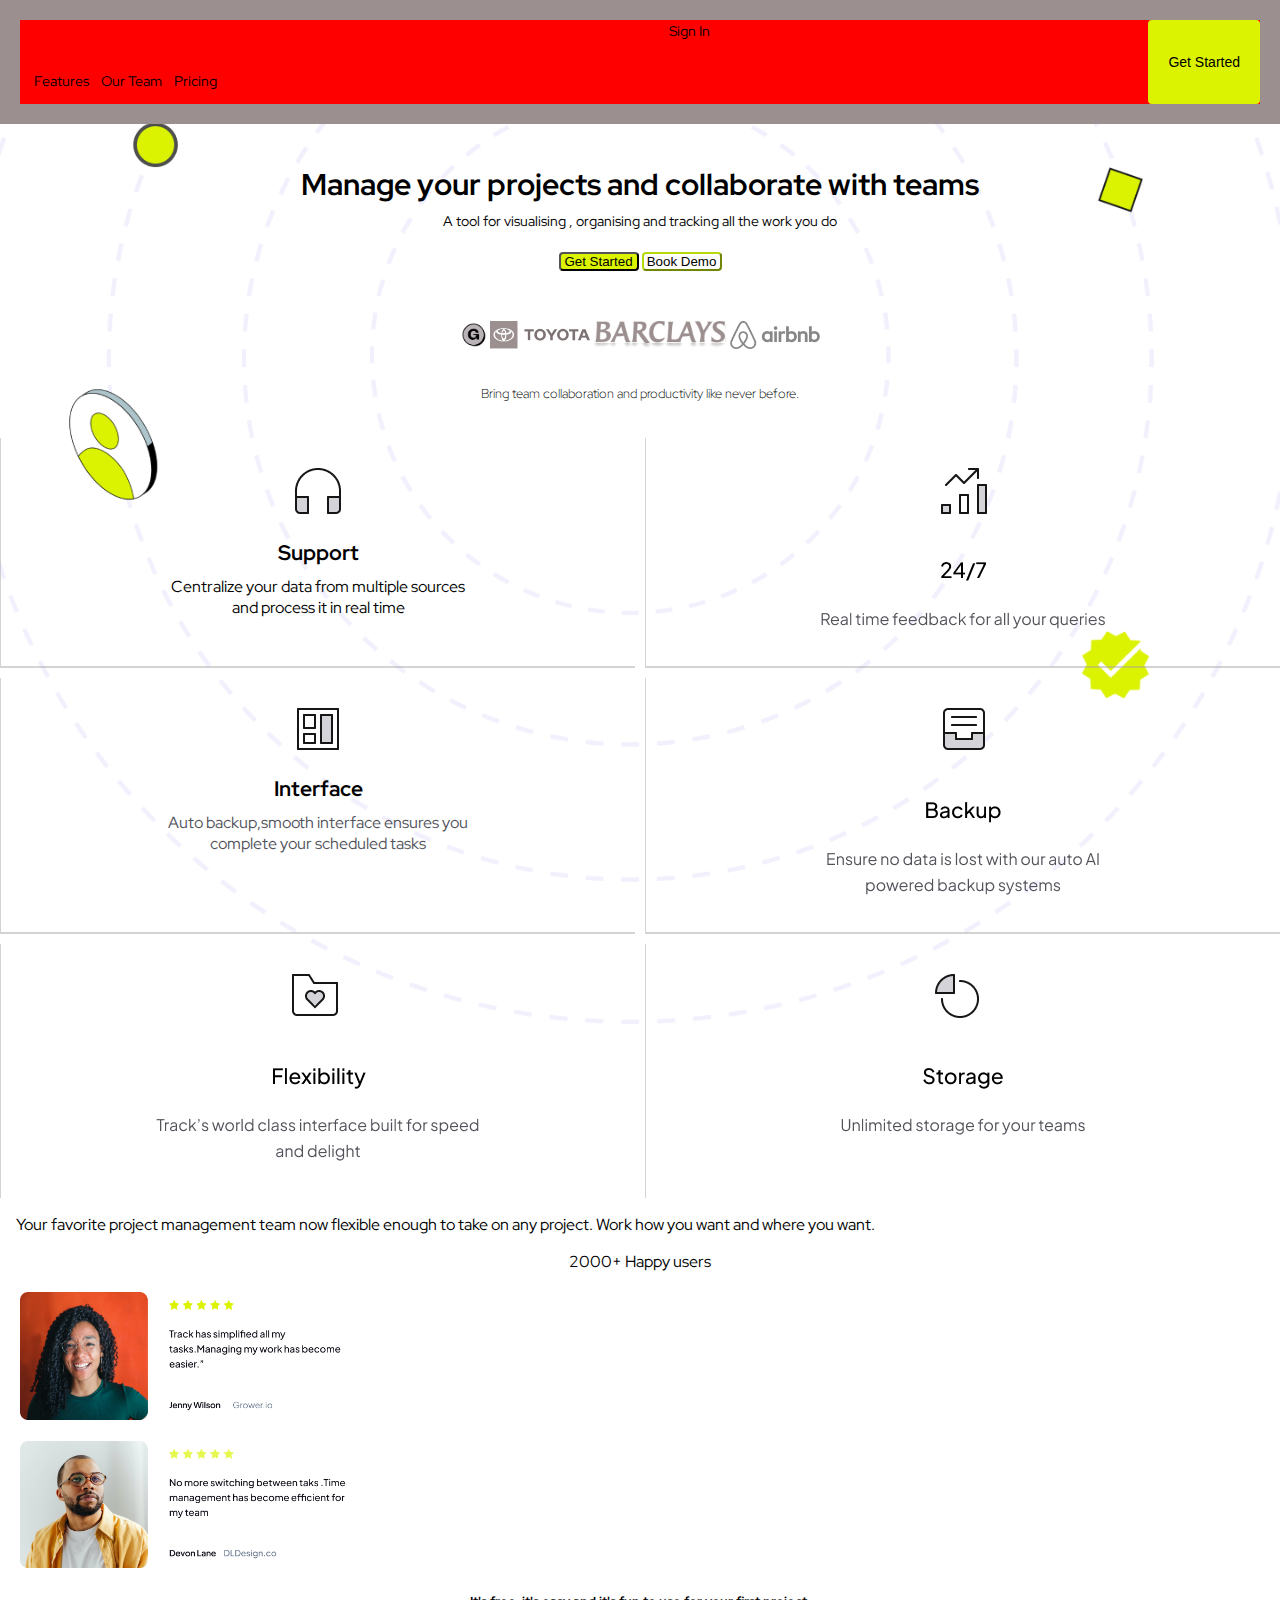
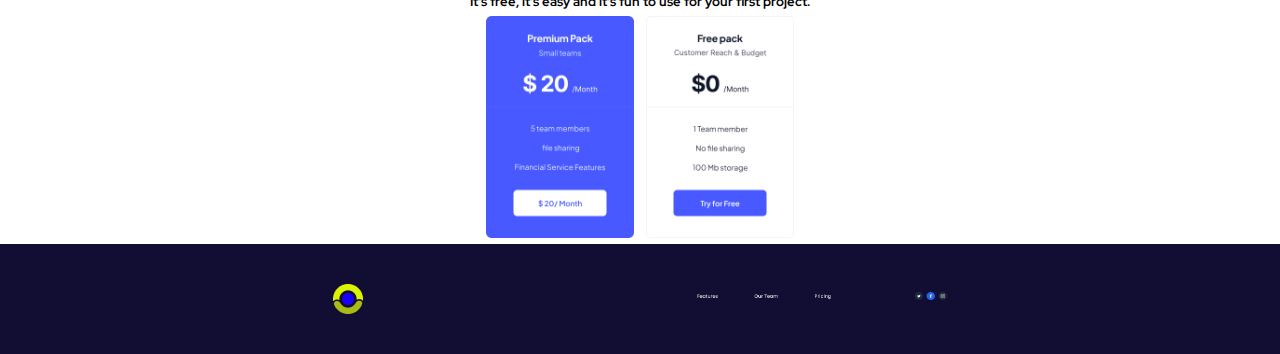
==== index.html @ c7f2bd88 "added some css stylings" ====
<!DOCTYPE html>
<html lang="en">
  <head>
    <meta charset="UTF-8" />
    <meta http-equiv="X-UA-Compatible" content="IE=edge" />
    <meta name="viewport" content="width=device-width, initial-scale=1.0" />
    <title>Navigation</title>
    <link rel="preconnect" href="https://fonts.googleapis.com">
    <link rel="preconnect" href="https://fonts.gstatic.com" crossorigin>
    <link href="https://fonts.googleapis.com/css2?family=Plus+Jakarta+Sans:wght@200;300;400;500;600;700&family=Poppins:wght@500&family=Red+Hat+Display:wght@500;700;900&display=swap" rel="stylesheet">
    <link rel="stylesheet" href="./style.css" />
  </head>
  <body>
        <header class="headers">
          <div class="logo-icon">
            <div class="logo"></div>
            <img class="logo1" src="logo.png" alt="">
            
    
            <div onclick="openNav()" id="menu" class="hamburger-menu">
              <svg
                width="24"
                height="24"
                viewBox="0 0 24 24"
                fill="none"
                xmlns="http://www.w3.org/2000/svg"
              >
                <path
                  d="M3 7H21"
                  stroke="white"
                  stroke-width="1.5"
                  stroke-linecap="round"
                />
                <path
                  d="M3 12H21"
                  stroke="white"
                  stroke-width="1.5"
                  stroke-linecap="round"
                />
                <path
                  d="M3 17H21"
                  stroke="white"
                  stroke-width="1.5"
                  stroke-linecap="round"
                />
              </svg>
            </div>
          </div>
    </div>
<div>
    <nav id="nav" class="navigation">
      <ul class="nav-links-wrap">
        <!-- <img class="logo" src="logo.png" alt=""> -->
        <li class="nav-link">
          <a href="about.html">Features</a>
        </li>
        <li class="nav-link">
          <a href="tour.html">Our Team</a>
        </li>
        <li class="nav-link">
          <a href="packages.html">Pricing</a>
        </li>
      </ul>
      <li class="nav-link">
          <a href="gift.html">Sign in</a>
      </li>
      <button class="nav-btn">Get Started</button>
    </nav>
</div>


    </header>
    <div class="divH1">
        <h1>
        Manage your projects and collaborate with teams
        </h1>
        <p>A tool for visualising , organising and tracking all the work you do</p>
        <button class="H1-btn-1">Get Started</button>
        <button class="H1-btn-2">Book Demo</button>
    </div>

    <div class="gtba">
        <img src="Gumroad - png.png" alt="">
        <img src="toyot.png" alt="">
        <img src="Barclays svg (1).png" alt="">
        <img src="Airbnb - png.png" alt="">
    </div>
    <p class="Bring">Bring team collaboration and productivity like never before.</p>

    <div class="griddisplay">

        <div class="displaydiv1">
            <img  src="Group (11).png" alt="">
            <h4>Support</h4>
        </p>Centralize your data from multiple sources <br> and process it in real time
            <p>
                <img src="" alt="">
        </div>

        <div>
            <img class="mid" src="time.png" alt="">
        </div>
        <div class="displaydiv3">
            <img  src="Group 33.png" alt=""> 
            <h4>Interface</h4>
            <p>Auto backup,smooth interface ensures you  <br>complete your scheduled tasks</p>
        </div>
        <div>
            <img  src="backup.png" alt="">
        </div>
        <div>
            <img class="mid" src="flexible.png" alt="">
        </div>
        <div>
            <img  src="storage.png" alt="">
        </div>
    </div>
    <p class="yourfav">Your favorite project management team now flexible enough to take on any project. Work how you want and where you want.</p>
    <p class="happy">2000+ Happy users</p>


    <div class="stardiv">
        <div class="stardiv1">
            <img class="jen" src="jenny - Copy.png" alt="">
        </div>

        <div class="stardiv2">
            <img class="jen" src="devon.png" alt="">
        </div>
        </div>

        <h1 class="free">
            It's free, it's easy and it's fun to use for your first project.
        </h1>
        <div class="dualdiv">
            <img class="dual" src="premium.png" alt="">
            <img class="dual" src="free.png" alt="">
        </div>
        <footer>
            <img class="footerimg1" src="Group 4167.png" alt="">
            <div>
                <img class="socials" src="socials.png" alt=""> 
            </div>
        </footer>


    

    <script src="track.js"></script>
    </body>
</html>
---- style.css ----
*{
    margin: 0;
    padding: 0;
    box-sizing: border-box;
}
body {
    
        font-family: 'Plus Jakarta Sans', sans-serif;
        font-family: 'Poppins', sans-serif;
        font-family: 'Red Hat Display', sans-serif;
    /* background-image: url('all\ shapes.png'); */
        background-repeat: no-repeat;
        background-size: cover;
  }

.headers {
    background-color: #9C8F8F;
    padding: 20px;
    background-position: center;
    background-attachment: fixed;
}

.logo-icon {
    display: flex;
    justify-content: space-between;
    align-items: center;
    width: 100%;
    color: white;
}

.navigation {
    display: none;
    
}

.show {
    display: flex;
    align-items: center;
    padding: 12px;
    gap: 4px;
    background-color:  #9C8F8F;
}

.nav-links-wrap {
    align-items: center;
    gap: 8px;
    
}

.nav-link {
    display: inline;
    padding: 2px;
    list-style: none;
}

.nav-link a {
    
    text-decoration: none;
    color:#000000;
    background-color: #9C8F8F;
    text-transform: capitalize;
    font-size: 14px;
}

.nav-link a:hover {
    color: aquamarine;
}

.nav-btn {
    border: 0;
    background-color:  #926060;
    color: #000000;
    font-size: 14px;
    padding: 10px 20px;
    border-radius: 4px;
}




.divH1{
    padding: 20px;
    justify-content: center;
    text-align: center;
}
.divH1 h1{
        margin: 20px 0px 8px 0px;
        font-size: 30px;
        font-weight: 800px;
}
.divH1 p{
    margin-bottom: 20px;
    font-size: 14px;
    font-weight: 400px;
    color: #000000;
}

.H1-btn-1{
    color: #000000;
    background-color:#DBF301;
    border-radius: 4px;
    padding:7px, 10px,6px, 10px ;
    width: 80px;
}
.H1-btn-2{
    border-radius: 4px;
    border-color: #B6DA08;
    padding:7px, 10px,6px, 10px ;
    background-color: white;
    width: 80px;
}
.gtba{
    margin:30px 2px;
    display: flex;
    justify-content: center;
    height: 28px;
    gap: 2px;
}
.Bring{
    font-size:13px ;
    font-weight: 300;
    display: flex;
    justify-content: center;
    margin: 36px 2px;
}
.griddisplay {
    display: grid;
    grid-template-columns: repeat(2, 1fr);
    grid-gap: 10px;
}

.griddisplay div {
    text-align: center;
    border-left: 1px solid rgba(167, 161, 161, 0.48);
    border-bottom: 2px solid rgba(167, 161, 161, 0.48);
    padding: 20px;
}

/* .griddisplay div:nth-child(4), */
.griddisplay div:nth-child(5),
.griddisplay div:nth-child(6) {
    border-bottom: none;
}

.griddisplay img {
    margin: 10px auto;
    max-width: 100%;
    height: auto;
}

.displaydiv1 h4,
.displaydiv3 h4 {
    padding: 10px;
    color: #000000;
    font-size: 21px;
}

.displaydiv1 p,
.displaydiv3 p {
    color: #52525B;
    font-size: 16px;
}

.yourfav{
    padding: 16px;
}
.happy{
display: flex;
justify-content: center;
}

.stardiv{
    margin: 12px;
}
.jen{
    width: 350px;
    padding: 8px;
}
.free{
    display: flex;
    justify-content: center;
    font-size: 13px;
    
}
.dualdiv{
    display: flex;
   justify-content: center;
}
.dual{
    width: 160px;
    padding: 6px;
}
.socials{
    width: 250px;
    /* margin-top: 20px; */
}
.footerimg1{

    padding: 0px 0px 0px 0px;
    margin-bottom: 0px;
    gap: 10px;
}
footer{
    display: flex;
    justify-content: space-evenly;
    background-color: #110D33;
    padding-top:40px ;
    padding-bottom: 40px;
}





@media screen and (min-width: 1024px) {
    body{
        background-image: url('all\ shapes.png');
        background-repeat: no-repeat;
        height: 670px;
        background-size: cover;
        
    }
    
    .headers {
        /* visibility: hidden;  */
        /* background-color: red; */
    }
    #menu{
        display: none;
    }
    .navigation {
        display: flex;
        justify-content: center;
        justify-content: space-between;
        background-color: red;
        /* margin: 622px; */
    }
    .nav-links-wrap {
        margin: 12px;
        display: flex;
        justify-content: center;
        align-items: center;
        gap: 8px; 
        margin-top: 50px;
    }
    .logo1{
        visibility: hidden;
    }
    .nav-link {
        display: flex;
        padding: 2px;
        list-style: none;
    }
    .nav-link a {
        background: none;
        /* background-color: red; */
    }
    .nav-btn {
        border: 0;
        background-color: #DBF301;
        color: #000000;
        font-size: 14px;
        padding: 10px 20px;
        border-radius: 4px;
    } 
    }
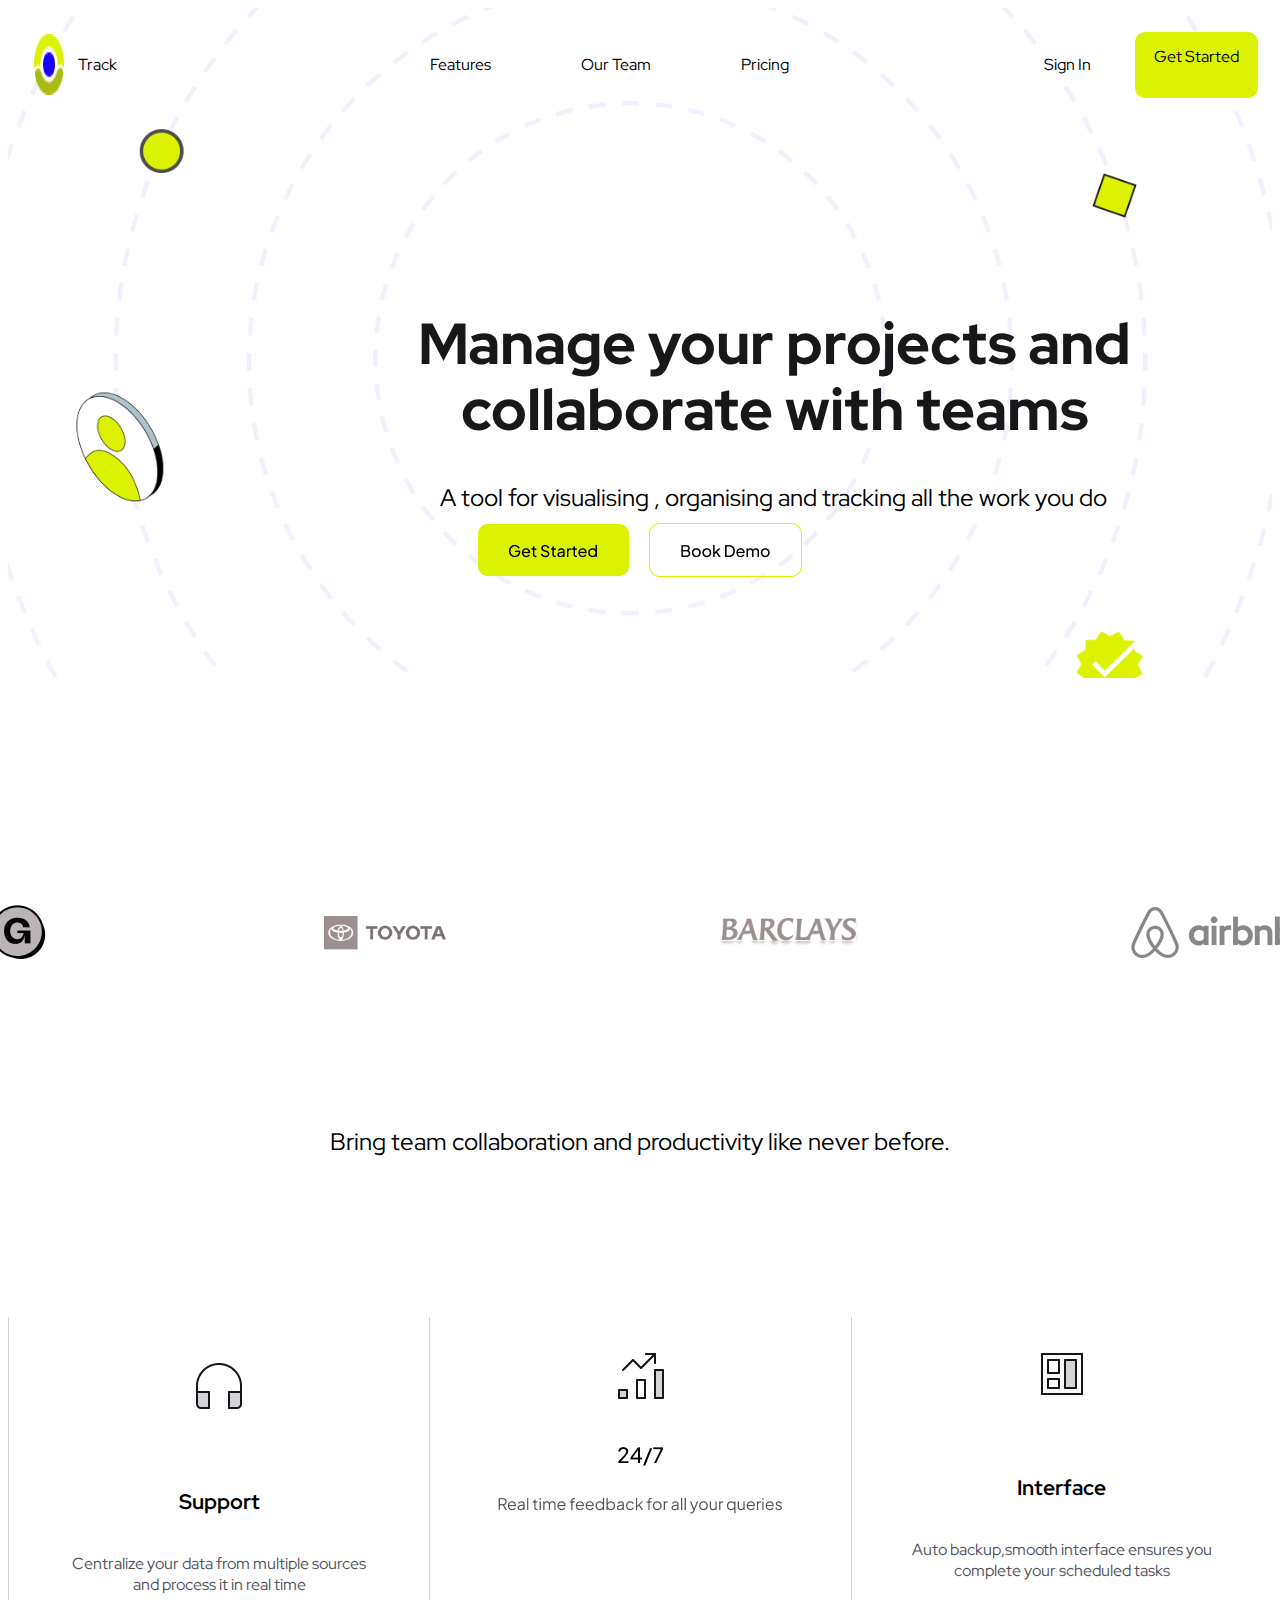
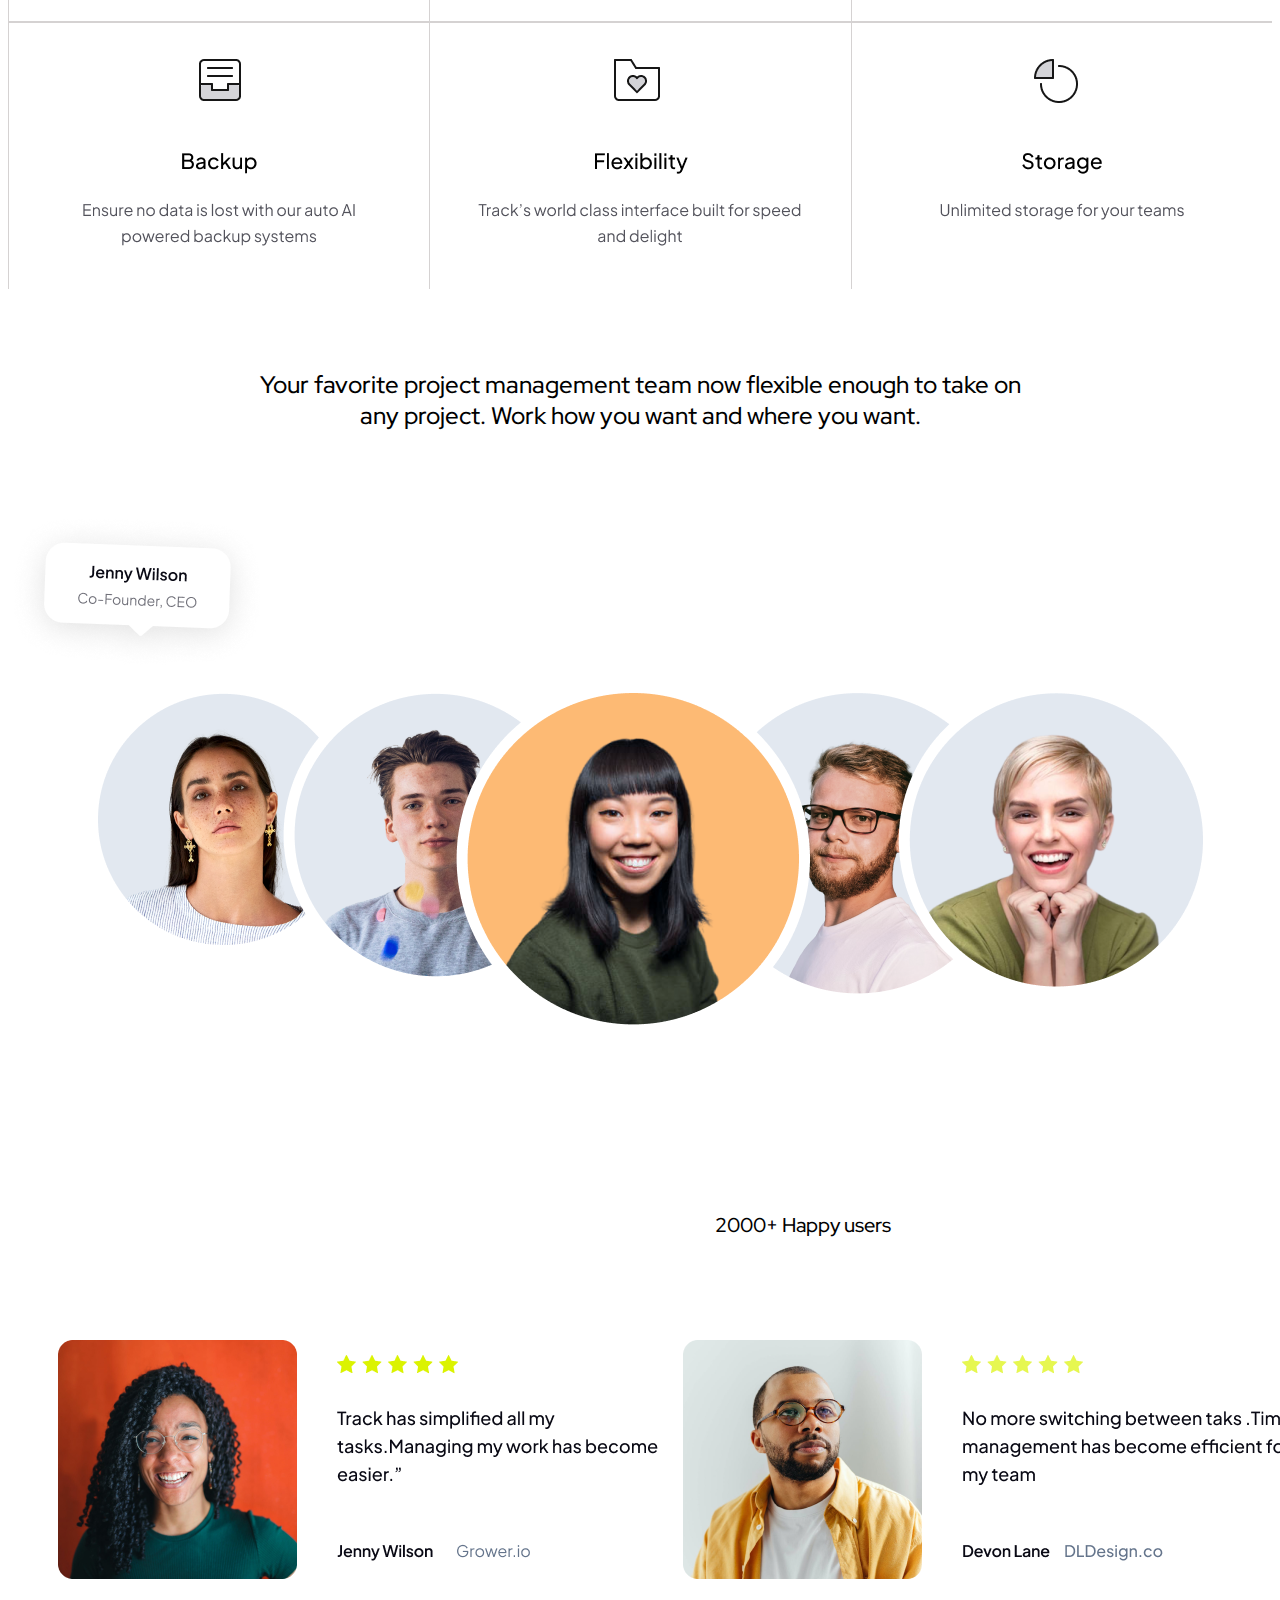
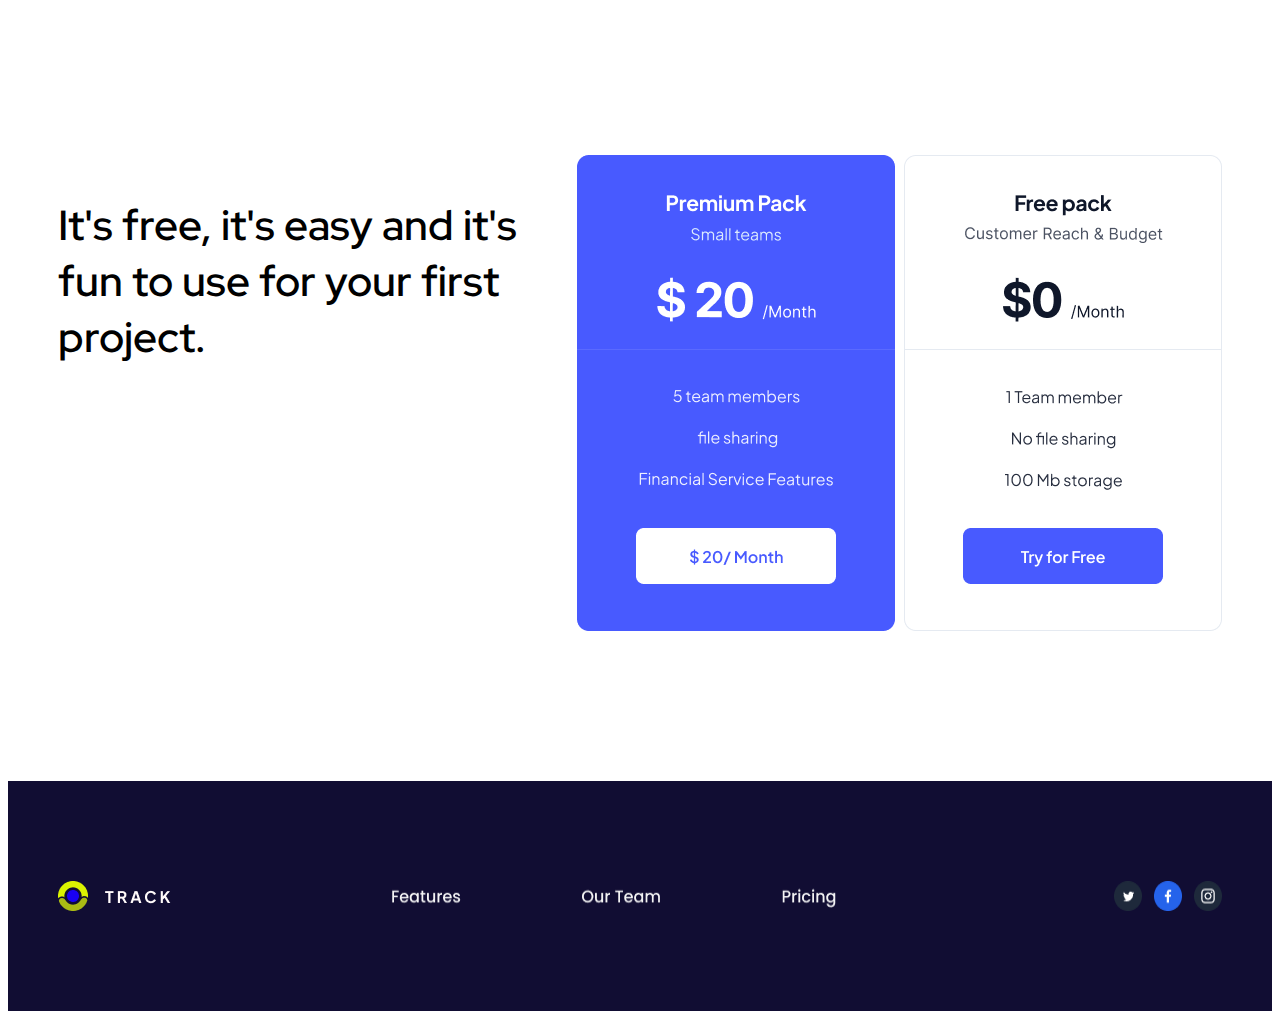
==== commit 51b5b903: "changes" ====
--- a/index.html
+++ b/index.html
@@ -1,151 +1,118 @@
 <!DOCTYPE html>
 <html lang="en">
-  <head>
-    <meta charset="UTF-8" />
-    <meta http-equiv="X-UA-Compatible" content="IE=edge" />
-    <meta name="viewport" content="width=device-width, initial-scale=1.0" />
-    <title>Navigation</title>
+<head>
+    <meta charset="UTF-8">
+    <meta http-equiv="X-UA-Compatible" content="IE=edge">
+    <meta name="viewport" content="width=device-width, initial-scale=1.0">
     <link rel="preconnect" href="https://fonts.googleapis.com">
-    <link rel="preconnect" href="https://fonts.gstatic.com" crossorigin>
-    <link href="https://fonts.googleapis.com/css2?family=Plus+Jakarta+Sans:wght@200;300;400;500;600;700&family=Poppins:wght@500&family=Red+Hat+Display:wght@500;700;900&display=swap" rel="stylesheet">
-    <link rel="stylesheet" href="./style.css" />
-  </head>
-  <body>
-        <header class="headers">
-          <div class="logo-icon">
-            <div class="logo"></div>
-            <img class="logo1" src="logo.png" alt="">
-            
-    
-            <div onclick="openNav()" id="menu" class="hamburger-menu">
-              <svg
-                width="24"
-                height="24"
-                viewBox="0 0 24 24"
-                fill="none"
-                xmlns="http://www.w3.org/2000/svg"
-              >
-                <path
-                  d="M3 7H21"
-                  stroke="white"
-                  stroke-width="1.5"
-                  stroke-linecap="round"
-                />
-                <path
-                  d="M3 12H21"
-                  stroke="white"
-                  stroke-width="1.5"
-                  stroke-linecap="round"
-                />
-                <path
-                  d="M3 17H21"
-                  stroke="white"
-                  stroke-width="1.5"
-                  stroke-linecap="round"
-                />
-              </svg>
+<link rel="preconnect" href="https://fonts.gstatic.com" crossorigin>
+<link href="https://fonts.googleapis.com/css2?family=Plus+Jakarta+Sans:wght@200;300;400;500;600;700&family=Poppins:wght@500&family=Red+Hat+Display:wght@500;700;900&display=swap" rel="stylesheet">
+    <link rel="stylesheet" href="style.css">
+    <title>Track-Landing Page</title>
+</head>
+<body>
+    <header>
+        <div class="headerdiv">
+            <div class="headerdiv1">
+                <img src="Group 4167.png" alt="">
+                <p>Track</p>
             </div>
-          </div>
-    </div>
-<div>
-    <nav id="nav" class="navigation">
-      <ul class="nav-links-wrap">
-        <!-- <img class="logo" src="logo.png" alt=""> -->
-        <li class="nav-link">
-          <a href="about.html">Features</a>
-        </li>
-        <li class="nav-link">
-          <a href="tour.html">Our Team</a>
-        </li>
-        <li class="nav-link">
-          <a href="packages.html">Pricing</a>
-        </li>
-      </ul>
-      <li class="nav-link">
-          <a href="gift.html">Sign in</a>
-      </li>
-      <button class="nav-btn">Get Started</button>
-    </nav>
-</div>
+            <div class="headerdiv2">
+                <p>Features</p>
+                <p>Our Team</p>
+                <p>Pricing</p>
+            </div>
+            <div class="headerdiv3">
+                <p>Sign In</p>
+                <p class="get">Get Started</p>
+            </div>
+        </div>
+
+        <div class="manage">
+            <h1>Manage your projects and collaborate with teams</h1>
+            <p class="atool">A tool for visualising , organising and tracking all the work you do</p>
+            <div class="getbook">
+                <img src="Group 15.png" alt="">
+            </div>
+        </div>
+    </header>
+        <img class="good" src="Done.png" alt="">
+
+        <div class="gtba">
+            <img class="imggu" src="Gumroad - png.png" alt="">
+            <img class="imgto" src="toyot.png" alt="">
+            <img class="imgba" src="Barclays svg (1).png" alt="">
+            <img class="imgai" src="Airbnb - png.png" alt="">
+        </div>
 
 
-    </header>
-    <div class="divH1">
-        <h1>
-        Manage your projects and collaborate with teams
-        </h1>
-        <p>A tool for visualising , organising and tracking all the work you do</p>
-        <button class="H1-btn-1">Get Started</button>
-        <button class="H1-btn-2">Book Demo</button>
-    </div>
-
-    <div class="gtba">
-        <img src="Gumroad - png.png" alt="">
-        <img src="toyot.png" alt="">
-        <img src="Barclays svg (1).png" alt="">
-        <img src="Airbnb - png.png" alt="">
-    </div>
-    <p class="Bring">Bring team collaboration and productivity like never before.</p>
-
-    <div class="griddisplay">
-
-        <div class="displaydiv1">
-            <img  src="Group (11).png" alt="">
-            <h4>Support</h4>
-        </p>Centralize your data from multiple sources <br> and process it in real time
-            <p>
-                <img src="" alt="">
-        </div>
-
-        <div>
-            <img class="mid" src="time.png" alt="">
-        </div>
-        <div class="displaydiv3">
-            <img  src="Group 33.png" alt=""> 
-            <h4>Interface</h4>
-            <p>Auto backup,smooth interface ensures you  <br>complete your scheduled tasks</p>
-        </div>
-        <div>
-            <img  src="backup.png" alt="">
-        </div>
-        <div>
-            <img class="mid" src="flexible.png" alt="">
-        </div>
-        <div>
-            <img  src="storage.png" alt="">
-        </div>
-    </div>
-    <p class="yourfav">Your favorite project management team now flexible enough to take on any project. Work how you want and where you want.</p>
-    <p class="happy">2000+ Happy users</p>
+        <p class="bring">Bring team collaboration and productivity like never before.</p>
 
 
-    <div class="stardiv">
-        <div class="stardiv1">
-            <img class="jen" src="jenny - Copy.png" alt="">
+        <div class="griddisplay">
+
+            <div class="displaydiv1">
+                <img  src="Group (11).png" alt="">
+                <h4>Support</h4>
+            </p>Centralize your data from multiple sources <br> and process it in real time
+                <p>
+            </div>
+
+            <div>
+                <img class="mid" src="time.png" alt="">
+            </div>
+            <div class="displaydiv3">
+                <img  src="Group 33.png" alt=""> 
+                <h4>Interface</h4>
+                <p>Auto backup,smooth interface ensures you  <br>complete your scheduled tasks</p>
+            </div>
+            <div>
+                <img  src="backup.png" alt="">
+            </div>
+            <div>
+                <img class="mid" src="flexible.png" alt="">
+            </div>
+            <div>
+                <img  src="storage.png" alt="">
+            </div>
         </div>
+        <div class="yourfav">
 
-        <div class="stardiv2">
-            <img class="jen" src="devon.png" alt="">
+            <p >Your favorite project management team now flexible enough to take on any project. Work how you want and where you want.</p>
+    
         </div>
+        <div class="tag">
+            <img class="tag" src="tag.png" alt="">
         </div>
-
-        <h1 class="free">
-            It's free, it's easy and it's fun to use for your first project.
-        </h1>
-        <div class="dualdiv">
-            <img class="dual" src="premium.png" alt="">
-            <img class="dual" src="free.png" alt="">
+        <div class="image5">
+            <img class="img1" src="2.png" alt="">
+            <img class="img2" src="3.png" alt="">
+            <img class="img3" src="4.png" alt="">
+            <img class="img4" src="5.png" alt="">
+            <img class="img5" src="6.png" alt="">
+        </div>
+        <p class="happy">2000+ Happy users</p>
+        
+        <div class="star">
+            <img src="jenny - Copy.png" alt="">
+            <img src="devon.png" alt="">
+        </div>
+        
+        
+        
+        <div class="itfree">
+            <p>It's free, it's easy and it's fun to use for your first project.</p>
+            <img src="premium.png" alt="">
+            <img src="free.png" alt="">
         </div>
         <footer>
-            <img class="footerimg1" src="Group 4167.png" alt="">
-            <div>
-                <img class="socials" src="socials.png" alt=""> 
-            </div>
+                <img src="logor.png" alt="">
+                <img src="socials.png" alt=""> 
+
+                <!-- <div class="line">
+
+                </div>
+            <p>Made in Figma by @karanhamav</p>  -->
         </footer>
-
-
-    
-
-    <script src="track.js"></script>
     </body>
-</html>+    </html>--- a/style.css
+++ b/style.css
@@ -1,266 +1,286 @@
+Victory Emmanuel, [10/06/2023 05:14]
 *{
     margin: 0;
     padding: 0;
     box-sizing: border-box;
+    }
+    
+    body{
+        font-family: 'Plus Jakarta Sans', sans-serif;
+font-family: 'Poppins', sans-serif;
+font-family: 'Red Hat Display', sans-serif;
+    }
+
+    header{
+    background-image: url("all\ shapes.png");
+    height: 670px;
+    background-size: cover;
+    }
+
+    .headerdiv{
+        display: flex;
+        justify-content: space-between;
+        align-items: center;
+        gap: 20px;
+    }
+    .headerdiv1{
+        text-align: left;
+        display: flex;
+        gap: 10px;
+        width: 134px;
+        margin: 26px;
+    }
+    .headerdiv1 p{
+        padding: 4px;
+    }
+    .headerdiv2{
+        display: flex;
+        gap: 90px;
+        justify-content: space-evenly;
+        margin: 22px;
+        padding-right: 20px;
+        
+    }
+    .headerdiv3{
+        display: flex;
+        gap: 30px;
+        justify-content: space-evenly;
+        align-items: center;
+    }
+    .get{
+        background-color:#DBF301;
+        text-align: center;
+        border-radius: 10px;
+        height: 52px;
+        width: 123px;
+        padding-top: 14px;
+        margin: 14px;
+    }
+    .manage{
+        
+    }
+    h1{
+        width: 812px;
+        font-size: 58px;
+        text-align: center;
+        font-weight: 800;
+        color:#18181B;
+        line-height: 66px;
+        margin-top: 190px;
+        align-items: center;
+        margin-left: 360px;
+    }
+    
+    .atool{
+    width: 715px;
+    font-size: 24px;
+    text-align: center;
+    color: #000000;
+    margin: 20px 0px 10px 408px;
+    /* margin-left: 408px; */
 }
-body {
-    
-        font-family: 'Plus Jakarta Sans', sans-serif;
-        font-family: 'Poppins', sans-serif;
-        font-family: 'Red Hat Display', sans-serif;
-    /* background-image: url('all\ shapes.png'); */
-        background-repeat: no-repeat;
-        background-size: cover;
-  }
-
-.headers {
-    background-color: #9C8F8F;
-    padding: 20px;
-    background-position: center;
-    background-attachment: fixed;
-}
-
-.logo-icon {
-    display: flex;
-    justify-content: space-between;
-    align-items: center;
-    width: 100%;
-    color: white;
-}
-
-.navigation {
-    display: none;
-    
-}
-
-.show {
-    display: flex;
-    align-items: center;
-    padding: 12px;
-    gap: 4px;
-    background-color:  #9C8F8F;
-}
-
-.nav-links-wrap {
-    align-items: center;
-    gap: 8px;
-    
-}
-
-.nav-link {
-    display: inline;
-    padding: 2px;
-    list-style: none;
-}
-
-.nav-link a {
-    
-    text-decoration: none;
-    color:#000000;
-    background-color: #9C8F8F;
-    text-transform: capitalize;
-    font-size: 14px;
-}
-
-.nav-link a:hover {
-    color: aquamarine;
-}
-
-.nav-btn {
-    border: 0;
-    background-color:  #926060;
-    color: #000000;
-    font-size: 14px;
-    padding: 10px 20px;
-    border-radius: 4px;
-}
-
-
-
-
-.divH1{
-    padding: 20px;
-    justify-content: center;
-    text-align: center;
-}
-.divH1 h1{
-        margin: 20px 0px 8px 0px;
-        font-size: 30px;
-        font-weight: 800px;
-}
-.divH1 p{
-    margin-bottom: 20px;
-    font-size: 14px;
-    font-weight: 400px;
-    color: #000000;
-}
-
-.H1-btn-1{
-    color: #000000;
-    background-color:#DBF301;
-    border-radius: 4px;
-    padding:7px, 10px,6px, 10px ;
-    width: 80px;
-}
-.H1-btn-2{
-    border-radius: 4px;
-    border-color: #B6DA08;
-    padding:7px, 10px,6px, 10px ;
-    background-color: white;
-    width: 80px;
-}
-.gtba{
-    margin:30px 2px;
+    .getbook{
     display: flex;
     justify-content: center;
-    height: 28px;
-    gap: 2px;
-}
-.Bring{
-    font-size:13px ;
-    font-weight: 300;
-    display: flex;
-    justify-content: center;
-    margin: 36px 2px;
-}
-.griddisplay {
-    display: grid;
-    grid-template-columns: repeat(2, 1fr);
-    grid-gap: 10px;
-}
-
-.griddisplay div {
-    text-align: center;
-    border-left: 1px solid rgba(167, 161, 161, 0.48);
-    border-bottom: 2px solid rgba(167, 161, 161, 0.48);
-    padding: 20px;
-}
-
-/* .griddisplay div:nth-child(4), */
-.griddisplay div:nth-child(5),
-.griddisplay div:nth-child(6) {
-    border-bottom: none;
-}
-
-.griddisplay img {
-    margin: 10px auto;
-    max-width: 100%;
-    height: auto;
-}
-
-.displaydiv1 h4,
-.displaydiv3 h4 {
-    padding: 10px;
-    color: #000000;
-    font-size: 21px;
-}
-
-.displaydiv1 p,
-.displaydiv3 p {
-    color: #52525B;
-    font-size: 16px;
-}
-
-.yourfav{
-    padding: 16px;
-}
-.happy{
-display: flex;
-justify-content: center;
-}
-
-.stardiv{
-    margin: 12px;
-}
-.jen{
-    width: 350px;
-    padding: 8px;
-}
-.free{
-    display: flex;
-    justify-content: center;
-    font-size: 13px;
-    
-}
-.dualdiv{
-    display: flex;
-   justify-content: center;
-}
-.dual{
-    width: 160px;
-    padding: 6px;
-}
-.socials{
-    width: 250px;
-    /* margin-top: 20px; */
-}
-.footerimg1{
-
-    padding: 0px 0px 0px 0px;
-    margin-bottom: 0px;
-    gap: 10px;
-}
-footer{
-    display: flex;
-    justify-content: space-evenly;
-    background-color: #110D33;
-    padding-top:40px ;
-    padding-bottom: 40px;
-}
-
-
-
-
-
-@media screen and (min-width: 1024px) {
-    body{
-        background-image: url('all\ shapes.png');
-        background-repeat: no-repeat;
-        height: 670px;
-        background-size: cover;
-        
-    }
-    
-    .headers {
-        /* visibility: hidden;  */
-        /* background-color: red; */
-    }
-    #menu{
-        display: none;
-    }
-    .navigation {
+    }
+    
+    .good{
+        width: 86px;
+        height: 86px;
+        margin: 0px 0px 80px 1340px;
+    }
+    .gtba{
         display: flex;
         justify-content: center;
-        justify-content: space-between;
-        background-color: red;
-        /* margin: 622px; */
-    }
-    .nav-links-wrap {
-        margin: 12px;
+        align-items: center;
+        gap: 272px;
+        margin: 50px;
+    }
+    .imggu{
+        width: 67px;
+        height: 67px;
+    }
+    .toyota{
+    
+        align-items: center;
+    }
+    .imgto{
+        width: 136px;
+        height: 34px;
+        color: #FFFFFF;
+    }
+    .imgve{
+        width: 114px;
+        height: 19px;
+        color: #9C8F8F;
+        align-items: center;
+    }
+    .imgba{
+        width: 172px;
+        height: 29px;
+        color: #9C8F8F;
+    }
+    .imgai{
+        width: 164px;
+        height: 51px;
+    }
+
+
+    .bring{
+        font-size: 24px;
+        width: 670px;
+        font-weight: 400;
+        align-items: center;
+        text-align: center;
+        color: #000000;
+        margin: 160px auto;
+    }
+
+
+    .griddisplay {
+        display: grid;
+        grid-template-columns: repeat(3, 1fr);
+        }
+        
+        .griddisplay div {
+        text-align: center;
+        border-left: 1px solid rgba(167, 161, 161, 0.48);
+        border-bottom: 2px solid rgba(167, 161, 161, 0.48);
+        }
+        
+        .griddisplay div:nth-child(4),
+        .griddisplay div:nth-child(5),
+        .griddisplay div:nth-child(6) {
+        border-bottom: none;
+        }
+        
+        .griddisplay img {
+        margin: 36px;
+        max-width: 100%;
+        height: auto;
+        }
+        .displaydiv1{
+            padding: 10px;
+            font-size: 16px;
+            color: gray/600;
+            text-decoration-color:  #52525B
+        }
+
+        .displaydiv1 h4 {
+        padding: 10px;
+        color:#000000;
+        font-size: 21px;
+        }
+        .displaydiv1  {
+            color:#52525B ;
+            font-size: 16px;
+        }
+        .displaydiv3 h4 {
+            padding: 10px;
+            color:#000000;
+            font-size: 21px;
+            }
+            .displaydiv3 p {
+                color:#52525B;
+                font-size: 16px;
+            }
+
+Victory Emmanuel, [10/06/2023 05:14]
+.tag{
+            display: flex;
+            justify-content: center;
+        }
+        
+        .yourfav{
+        width: 800px;
+        font-weight: 500;
+        font-size: 24px;
+        text-align: center;
+        justify-content: center; 
+        color: #000000;
+        margin: 80px auto;
+    }
+    .yourfav img{
+        margin: 50px 0px 0px 0px;
+    }
+    
+    .image5{
         display: flex;
         justify-content: center;
-        align-items: center;
-        gap: 8px; 
-        margin-top: 50px;
-    }
-    .logo1{
-        visibility: hidden;
-    }
-    .nav-link {
-        display: flex;
-        padding: 2px;
-        list-style: none;
-    }
-    .nav-link a {
-        background: none;
-        /* background-color: red; */
-    }
-    .nav-btn {
-        border: 0;
-        background-color: #DBF301;
-        color: #000000;
-        font-size: 14px;
-        padding: 10px 20px;
-        border-radius: 4px;
-    } 
-    }+        margin-bottom: 0px;
+    }
+
+    .img1{
+        z-index: 2;
+        position: absolute;
+        margin-right: 65%;
+    }
+    .img2{
+        z-index: 3;
+        position: absolute;
+        margin-right: 32%;
+    }
+    .img3{
+        z-index: 6;
+        position: relative;
+        margin-right: 1%;
+        margin-bottom: 6%;
+    }
+    .img4{
+        z-index: 4;
+        position: absolute;
+        margin-left: 34%;
+    }
+    .img5{
+        z-index: 4;
+        position: absolute;
+        margin-left: 65%;
+    }
+    .happy{
+        width: 190px;
+        height: 28px;
+        font-size: 20px;
+        font-weight: 500;
+        color: #000000;
+        text-align: center;
+        margin: 100px 0px 100px 700px;
+    }
+    .star{
+        display: flex;
+        justify-content: space-between;
+        margin: 50px;
+    }
+    .itfree{
+        display: flex;
+        justify-content: space-between;
+        margin: 176px 50px 40px 50px;
+    }
+    .itfree p{
+        width: 510px;
+        height: 168px;
+        font-size: 42px;
+        font-weight: 600;
+        color: #000000;
+    }
+
+    footer{
+        display: flex;
+        margin-top: 150px;
+        justify-content: space-between;
+        background-color: #110D33;
+        padding-top:100px ;
+        padding-bottom: 100px;
+        padding-left: 50px;
+        padding-right: 50px;
+    }
+
+    .line{
+        /* border-bottom:2px solid rgba(167, 161, 161, 0.48) ;
+        border-radius: 26px; */
+    }
+
+
+
+    @media (max-width: 767px) {
+        /* Add your mobile-specific styles here */
+      }